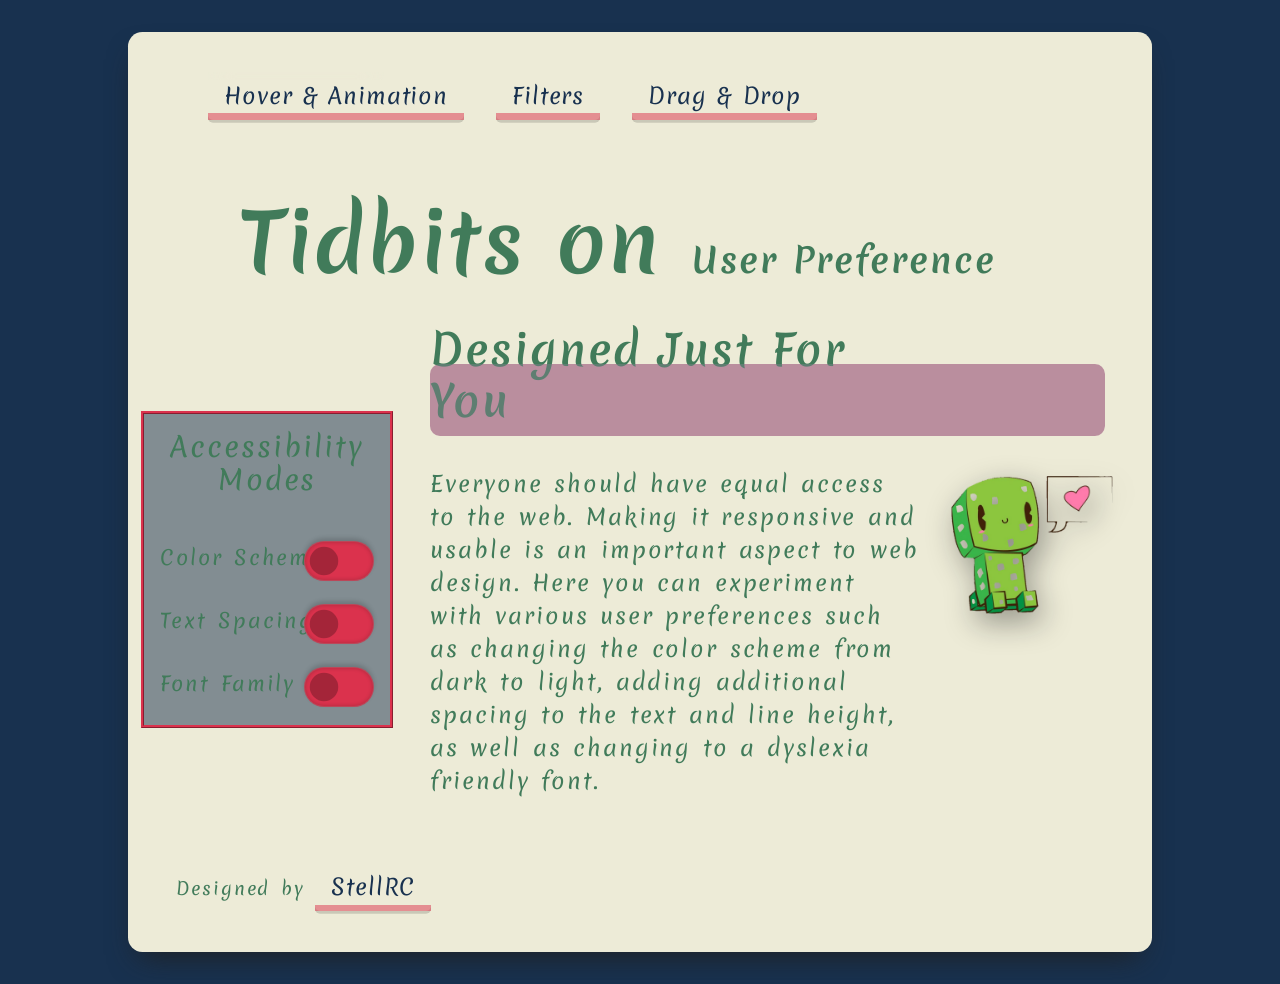
==== index.html @ c3903da2 "initial commit" ====
<!DOCTYPE html>
<html lang="en">
  <head>
    <meta charset="UTF-8" />
    <meta name="viewport" content="width=device-width, initial-scale=1.0" />
    <meta name="color-scheme" content="dark light" />
    <!-- Bootstrap -->
    <link
      href="https://cdn.jsdelivr.net/npm/bootstrap@5.3.5/dist/css/bootstrap.min.css"
      rel="stylesheet"
      integrity="sha384-SgOJa3DmI69IUzQ2PVdRZhwQ+dy64/BUtbMJw1MZ8t5HZApcHrRKUc4W0kG879m7"
      crossorigin="anonymous"
    />
    <script
      src="https://cdn.jsdelivr.net/npm/bootstrap@5.3.5/dist/js/bootstrap.bundle.min.js"
      integrity="sha384-k6d4wzSIapyDyv1kpU366/PK5hCdSbCRGRCMv+eplOQJWyd1fbcAu9OCUj5zNLiq"
      crossorigin="anonymous"
    ></script>
    <!-- Custom Google Font -->
    <link rel="preconnect" href="https://fonts.googleapis.com" />
    <link rel="preconnect" href="https://fonts.gstatic.com" crossorigin />
    <link
      href="https://fonts.googleapis.com/css2?family=Lexend:wght@100..900&family=Merienda:wght@300..900&family=Princess+Sofia&display=swap"
      rel="stylesheet"
    />
    <!-- Personal -->
    <link rel="stylesheet" href="style.css" />
    <script src="accessibility.js" defer></script>
    <title>Accessibility Tidbits || User Preference</title>
  </head>

  <body class="flex">
    <div class="primary-card-wrapper" id="tilt-card">
      <header class="primary-header flex">
        <!-- column reverse -->
        <h1>Tidbits on <br class="break" /><span> User Preference</span></h1>
        <nav class="primary-nav">
          <ul class="nav-list flex">
            <li>
              <a class="link-background" href="hover.html">Hover & Animation</a>
            </li>
            <li>
              <a class="link-background" href="filters.html">Filters</a>
            </li>
            <li>
              <a class="link-background" href="post.html">Drag & Drop</a>
            </li>
          </ul>
        </nav>
      </header>
      <main class="flex">
        <section class="card-content flex">
          <header>
            <h2>Designed Just For You</h2>
            <div class="mask-animation"></div>
          </header>
          <div>
            <p>
              Everyone should have equal access to the web. Making it responsive
              and usable is an important aspect to web design. Here you can
              experiment with various user preferences such as changing the
              color scheme from dark to light, adding additional spacing to the
              text and line height, as well as changing to a dyslexia friendly
              font.
            </p>
          </div>
        </section>
        <aside>
          <h3>Accessibility Modes</h3>
          <nav>
            <ul class="flex accessability-list">
              <li class="form-check form-switch toggle-wrapper flex">
                <label class="form-check-label" for="font">Font Family</label>
                <input
                  class="form-check-input toggle toggle-aria"
                  type="checkbox"
                  role="switch"
                  aria-checked="false"
                  id="font"
                  onclick="font(this.value)"
                />
              </li>
              <li class="form-check form-switch toggle-wrapper flex">
                <label class="form-check-label" for="space">Text Spacing</label>
                <input
                  class="form-check-input toggle toggle-aria"
                  type="checkbox"
                  aria-checked="false"
                  role="switch"
                  id="space"
                  onclick="space(this.value)"
                />
              </li>
              <li class="form-check form-switch toggle-wrapper flex">
                <label class="form-check-label" for="color">Color Scheme</label>
                <input
                  class="form-check-input toggle toggle-aria"
                  type="checkbox"
                  aria-checked="false"
                  role="switch"
                  id="color"
                  onclick="color(this.value)"
                />
              </li>
            </ul>
          </nav>
        </aside>
        <div class="primary-image background-image"></div>
      </main>
      <footer class="primary-footer">
        <small
          >Designed by
          <a href="https://github.com/stellRC" class="link-background"
            >StellRC</a
          ></small
        >
      </footer>
    </div>
  </body>
</html>

<!-- One large Card that can turn -->
---- style.css ----
:root {
  color-scheme: dark light;
  --background-color: rgba(65, 123, 90, 0.5);
  --body-color: rgba(24, 49, 79, 1);
  --text-color: rgba(237, 235, 215, 1);
  --link-color: lab(90.7% -7.16 73.91);
  --border-color: lab(90.7% -7.16 73.91);
  --highlight-color: rgba(24, 49, 79, 1);
  --aside: rgba(24, 49, 79, 0.5);
  /* Colors */
  --background-card: rgba(24, 49, 79, 0.5);
  --green: rgba(65, 123, 90, 1);
  --pink: rgba(219, 50, 77, 1);
  --yellow: lab(90.7% -7.16 73.91);
  --black: rgba(0, 0, 0, 0);
  --blue: rgba(24, 49, 79, 1);
  /* Font Size */
  /* Source: https://utopia.fyi/ 
     I've used this site for a couple of projects and find that their calculations are usually spot on with minimal number of adjustments needed. 
     I considered using bootstrap for responsive text sizes, but I prefer having more control as font size can often get complicated across different view ports*/
  --font-base: clamp(1.25rem, 1.2065rem + 0.2174vw, 1.375rem);
  --font-100: clamp(1.5rem, 1.4239rem + 0.3804vw, 1.7188rem);
  --font-200: clamp(1.8rem, 1.6788rem + 0.606vw, 2.1484rem);
  --font-300: clamp(2.16rem, 1.9772rem + 0.914vw, 2.6855rem);
  --font-400: clamp(2.592rem, 2.3259rem + 1.3303vw, 3.3569rem);
  --font-500: clamp(3.1104rem, 2.7327rem + 1.8883vw, 4.1962rem);
  --font-600: clamp(5.1104rem, 2.7327rem + 1.8883vw, 6.1962rem);

  /* Font Weight */
  --weight-400: 400;
  --weight-500: 500;
  --weight-600: 600;
  --weight-700: 700;
  --weight-800: 800;
  --weight-900: 900;

  --font-family: "Merienda", cursive;
}

/* User Preference Light Mode */
:root.light {
  --text-color: rgba(65, 123, 90, 1);
  --background-color: rgba(237, 235, 215, 1);
  --link-color: rgba(24, 49, 79, 1);
  --border-color: rgba(219, 50, 77, 1);
  --aside: rgb(255, 229, 76, 0.2);
}

/* Both fonts were sourced from google fonts. However, I stumbled across the dyslexia friendly font in this article:  https://reciteme.com/us/news/dyslexia-friendly-fonts/ */
:root.font {
  --font-family: "Lexend", sans-serif;
}

/* RESET */

* {
  padding: 0;
  margin: 0;
}

ul {
  list-style-type: none;
}

a {
  text-decoration: none;
}

img {
  display: block;
  max-width: 100%;
  filter: drop-shadow(0.35rem 0.35rem 0.4rem rgba(0, 0, 0, 0.5));
}

p {
  max-width: 50ch;
  text-wrap: pretty;
}

body {
  overflow-x: hidden;
}

/* TYPE */

body {
  --letter-space: 0.12rem;
  --word-spacing: 0.16rem;
  --line-height: 1.5;

  font-size: 20px;
  font-family: var(--font-family);
  font-optical-sizing: auto;
  font-style: normal;
  font-weight: var(--weight-400);

  letter-spacing: var(--letter-space);
  word-spacing: var(--word-spacing);
  line-height: var(--line-height);
}

h1 {
  font-size: var(--font-600);
  font-weight: var(--weight-700);
}

h1 span {
  font-size: var(--font-200);
  font-weight: var(--weight-700);
}

h2 {
  font-size: var(--font-300);
  font-weight: var(--weight-600);
}

h3 {
  font-size: var(--font-100);
  font-weight: var(--weight-400);
}

p,
a {
  font-size: var(--font-base);
  font-weight: var(--weight-400);
}

button {
  font-size: var(--font-100);
  font-weight: var(--font-500);
}

/* Accessability */

.visually-hidden {
  border-width: 0 !important;
  clip: rect(1px, 1px, 1px, 1px) !important;
  height: 1px !important;
  overflow: hidden !important;
  padding: 0 !important;
  position: absolute !important;
  white-space: nowrap !important;
  width: 1px !important;
}

.dyslexic-mode {
  --d-letter-spacing: 0.35ch;
  --d-word-spacing: 1.225ch;
  --d-line-height: 2;

  font-optical-sizing: auto;
  font-weight: 400;
  font-style: normal;
  letter-spacing: var(--d-letter-spacing);
  word-spacing: var(--d-word-spacing);
  font-variant-ligatures: none;
  line-height: var(--d-line-height);
}

/* Buttons and Links */

.select-button {
  padding: 13px 20px 13px;
  outline: 0;
  border: 1px solid black;
  cursor: pointer;
  position: relative;
  user-select: none;
  -webkit-user-select: none;
  touch-action: manipulation;
}

.select-button::after {
  content: "";
  width: 100%;
  z-index: -1;
  position: absolute;
  height: 100%;
  top: 7px;
  left: 7px;
  transition: 0.2s;
}

.select-button:hover:after {
  top: 0px;
  left: 0px;
}

.link-background {
  -webkit-box-shadow: 0 0.125em 0.5em rgba(0, 0, 0, 0.15);
  box-shadow: 0 0.125em 0 rgba(0, 0, 0, 0.15);
  backdrop-filter: blur(12px);
  -webkit-backdrop-filter: blur(12px);
  background-color: inherit;
  border-radius: 5px;

  letter-spacing: 0.04em;

  color: var(--link-color);
}

.link-background:focus:before,
.link-background:hover:before {
  opacity: 0.3;
}

.link-background::after {
  content: "";
  position: absolute;
  bottom: 0;
  height: 0.3em;
  background-color: var(--pink);
  opacity: 0.5;
  transition: opacity 300ms, transform 300ms, background-color 300ms;
  width: 100%;
  left: 0;
}

.link-background:hover,
.link-background:focus {
  color: var(--link-color);
}

/* .link-background:hover {
  background-color: var(--highlight-color);
} */

.link-background:focus {
  background-color: var(--pink);
}

.link-background:hover::after,
.link-background:focus::after {
  opacity: 1;
  transform: translate3d(0em, 0.1em, 0em);
}

.select-button:focus-visible {
  background-color: var(--pink);
}

.select-button:focus:not(:focus-visible) {
  outline: none;
  box-shadow: 1px 1px 5px rgba(1, 1, 0, 0.7);
  background-color: var(--pink);
}

.toggle {
  border: 0.5px solid rgba(117, 117, 117, 0.31);
  box-shadow: inset 0px 0px 4px 0px rgba(0, 0, 0, 0.2),
    0 -3px 4px rgba(0, 0, 0, 0.15);
  background-color: var(--pink) !important;
  width: 4em !important;
  height: 2em;
}

.toggle:checked {
  background-color: var(--blue) !important;
}

.toggle-wrapper {
  flex-direction: row-reverse;
  justify-content: space-between;
  padding: 0;
}

/* Utility */

.flex {
  display: flex;
}

.grid {
  display: grid;
}

.col-center {
  flex-direction: column-reverse;
  align-items: center;
}

.background-image {
  background-position: center;
  background-size: contain;
  background-repeat: no-repeat;
}

/* Site-Wide */

/* Dark appearance*/
body {
  background-color: var(--body-color);
  color: var(--text-color);
  min-height: 100svh;
}

.primary-footer {
  margin: 2rem;
}

body:has(.primary-card-wrapper) {
  justify-content: center;
  align-items: center;
}

.primary-card-wrapper {
  width: 80vw;

  margin-block: 2rem;

  padding: 1rem;

  overflow: hidden;
  position: relative;
  transition: all 300ms;

  box-shadow: -1px 15px 30px -12px rgb(32, 32, 32);
  border-radius: 0.9rem;
  background-color: var(--background-color);
  backdrop-filter: blur(10px);
}

.primary-card-wrapper:hover {
  box-shadow: 0 16px 32px rgba(0, 0, 0, 0.2);
}

.primary-header {
  --header-gap: 2rem;
  flex-direction: column-reverse;
  align-items: flex-start;
  justify-content: space-evenly;
  gap: var(--header-gap);
  /* padding-top: 2rem; */
  min-height: 100vh;
  margin-inline: 2rem;
}

.card-content h2 {
  /* color: var(--yellow); */
  color: var(--text-color);
}

.primary-image {
  background-image: url("creeper-letter.png");
  width: 30%;
  min-height: 60vh;
  order: 3;
  flex-grow: 5;

  transform: translate(0, -1.5rem);
  transition: transform 500ms ease-in-out;
  filter: drop-shadow(5px 10px 15px rgba(8, 9, 13, 0.4));
}

.primary-image:hover {
  transform: rotate(-20deg) scale(1.05);
}

.primary-card-wrapper main {
  --card-gap: 0.5rem;
  justify-content: space-evenly;
  align-items: center;

  gap: var(--card-gap);
}

.card-content {
  --content-gap: 2rem;
  gap: var(--content-gap);
  flex-direction: column;
  align-content: space-between;
  order: 2;
}

.primary-card-wrapper aside {
  order: 1;

  margin-right: 2rem;
  outline: 3px ridge var(--border-color);
  text-align: center;
  padding: 1rem;
  width: fit-content;
  z-index: 2000;
  background-color: var(--aside);
}

.primary-nav .nav-list {
  --nav-gap: 2rem;
  flex-direction: column;

  gap: var(--nav-gap);
  padding: 0 !important;
}

.accessability-list {
  --label-gap: 1rem;
  flex-direction: column-reverse;
  margin: 0;
  justify-content: flex-start;
  gap: var(--label-gap);
  padding: 0;
  padding-top: 2rem;
}

/* Hover & Animation */

.grid-wrapper {
  --card-width: 40vw;
  grid-template-columns: repeat(auto-fit, minmax(500px, 1fr));

  gap: var(--grid-gap), 2rem;
  padding: 0 !important;
}

.grid-card {
  border-radius: 1.5rem;
  height: fit-content;

  aspect-ratio: 16 / 16;
  box-shadow: 50px 50px 30px rgba(0, 0, 0, 0.3);
  transform: rotateX(2deg);

  transition: all 1s ease-in-out;

  flex-direction: column-reverse;
  justify-content: center;
  padding: 1rem;
  border: 2px ridge var(--yellow);
  background-color: black;
}

.grid-card-image {
  width: 100%;
  height: 100%;

  top: 0;
}

.pixel-rain {
  background-size: cover;
  background-image: url("https://media1.giphy.com/media/v1.Y2lkPTc5MGI3NjExcjA3NjNucnB0bDQzcXJyYmM5Zmpvam8wNW4wMGJyY3hvZjM5bGlpNiZlcD12MV9pbnRlcm5hbF9naWZfYnlfaWQmY3Q9Zw/lSzQjkthGS1gc/giphy.gif");
}

.still-rain {
  position: relative;
  background-size: cover;
  background-image: url("https://img.freepik.com/premium-photo/fox-sits-rock-umbrella-rain_783884-35330.jpg");
}

.still-rain::before {
  opacity: 0.5;
  content: "";
  position: absolute;
  top: 0;
  left: 0;
  width: 100%;
  height: 100%;
  background-size: cover;
  background-image: url("https://media.geeksforgeeks.org/wp-content/uploads/20200828184719/rain-300x300.png");
}

.still-rain:hover {
  background-image: none;
}

.card-wrapper {
  display: grid;
  place-content: center;
  inset: 0;
  transform-style: preserve-3d;
  perspective: 800px;
  padding: 2rem;
}

.grid-card:hover {
  transform: rotateX(-10deg);
}

.card-wrapper:has(.grid-card:hover) {
  z-index: 10;
}

.face-content {
  height: 0;
  opacity: 0;
  padding: 2rem;
  width: 100%;

  background-color: var(--blue);
  border-radius: 15px;
}

path {
  stroke: var(--pink);
}

.hover-content .grid-card:hover .face-content {
  height: fit-content;
  opacity: 1;
}
.hover-content .grid-card:hover .grid-card-image,
.show-content .grid-card-image {
  display: none;
}

.face-content-click {
  background-color: var(--blue);
  height: fit-content;
  opacity: 1;
}

.description-text-content {
  padding-inline: 2rem;
}
input[type="number"] {
  width: 80px;
  background-color: var(--green);
  color: var(--text-color);
  font-size: var(--font-200);
  margin: 1rem;
}

::placeholder {
  color: var(--yellow);
  opacity: 1;
}

.counter-wrapper {
  align-items: center;
  justify-content: flex-start;
  gap: 1rem;
}

.description-text-content h2 {
  padding-block: 0.5rem;
  padding-bottom: 1rem;
  text-align: center;
}

/* Filters */

.filter-list {
  display: flex;
  flex-direction: row;
}

.filter-card {
  width: 5vw;
  height: 60vh;
  object-fit: cover;
  border-radius: 40px;
  margin-right: 10px;
  cursor: pointer;

  transition: width 0.5s ease-in-out;
}

.filter-card:hover {
  transform: translateY(-10px);
}

.filter-container {
  padding-top: 4rem;
  width: 80vw;
  flex-direction: row-reverse;
  justify-content: space-between;
  align-items: center;
}

#grayscale-example {
  filter: grayscale(1);
}

#invert-example {
  filter: invert(var(--value, 100%));
}

#contrast-example {
  filter: contrast(var(--value, 5));
  --value: 4;
}

#blur-example {
  filter: blur(var(--value, 1rem));
  --value: 4px;
}

.filter-adjust-list {
  padding: 2rem;
  grid-template-columns: repeat(auto-fill, minmax(250px, 1fr));

  gap: 20px;
}

.filter-card-wrapper {
  background-color: var(--yellow);
  color: var(--blue);
  font-weight: bold;
  padding: 1rem;
}

.filter-card-wrapper figcaption {
  display: flex;
  flex-direction: column;
  padding: 2rem;
  gap: 1rem;
}

/* Drag & Drop  */

.note-container {
  background-size: 4em 4em;

  overflow: hidden;
  color: var(--blue);
}

.note-card {
  width: 15rem;
  height: 10rem;
  background-color: var(--pink);
  overflow: auto;
  border-radius: 5px;
  cursor: pointer;
  position: fixed;
  /* user-select: none; */
  text-align: center;
  resize: both;
  right: 3rem;
  top: 5rem;

  border-top: 1rem ridge var(--green);
}

.note-card p {
  user-select: none;
}

.note-yellow {
  background-color: var(--yellow);
}

.pushpin {
  width: 20%;
  margin: 0 auto;
  user-select: none;
}

.note-input {
  background-color: inherit;
  width: 100%;
  height: 100%;
  border: none;
  padding: 1rem 0;
}

/* Trigger animation only if no preference on motion stated */
@media (prefers-reduced-motion: no-preference) {
  html {
    interpolate-size: allow-keywords;
  }

  .mask-animation {
    animation: maskMove 5s ease-out reverse;
  }
}

/* User prefers light appearance */
@media (prefers-color-scheme: light) {
  :root {
    --text-color: rgba(65, 123, 90, 1);
    --background-color: rgba(237, 235, 215, 1);
    --link-color: rgba(24, 49, 79, 1);
    --border-color: rgba(219, 50, 77, 1);
  }
}

@media screen and (max-width: 60em) {
  .primary-card-wrapper {
    margin-block: 2rem;
  }

  .primary-header h1 {
    margin-left: 0;
  }

  .primary-card-wrapper main {
    --card-gap: 2rem;
    flex-direction: column;
  }

  .primary-card-wrapper aside {
    order: 2;
    margin-right: 0;
  }

  .card-content {
    order: 1;
  }

  .primary-image {
    order: 3;
    min-height: 30vh;
    width: 100%;
  }

  .toggle-wrapper {
    flex-direction: column;

    justify-content: space-between;
    align-items: center;
    gap: 2rem;
  }

  .toggle {
    width: 5em !important;
  }
}

@media screen and (min-width: 40em) {
  .primary-card-wrapper aside {
    width: 100%;
  }

  .toggle-wrapper {
    flex-direction: row;
    justify-content: space-evenly;

    align-items: center;
    gap: 2rem;
  }

  .link-background {
    padding: 0.5rem 1rem;
  }

  /* Animation for home page */
  .mask-animation {
    width: 8vmin;
    height: 75vmin;
    background-color: var(--text-color);
    transform: rotateZ(-90deg);
    transform-origin: left top;
    position: absolute;
    border-radius: 10px;
    opacity: 0.9;

    mix-blend-mode: exclusion;
  }

  @keyframes maskMove {
    0% {
      height: 65vmin;
    }
    100% {
      height: 0;
    }
  }

  .primary-header h1 {
    padding-bottom: 2rem;
  }

  .primary-header {
    --header-gap: 2rem;
    flex-direction: column-reverse;
    align-items: flex-start;
    justify-content: flex-end;
    gap: var(--header-gap);
    padding-top: 2rem;
    min-height: fit-content;
    padding-left: 2rem;
  }

  .filter-card:hover {
    width: 25vw;
  }

  .description-text-content {
    padding: 4rem;
  }

  .description-text-content h2 {
    padding-block: 1rem;
    text-align: start;
  }

  .counter-wrapper {
    padding: 2rem;
  }
}

/* 1250px */
@media screen and (min-width: 60em) and (max-width: 100em) {
  .primary-card-wrapper aside {
    width: 45vw;
  }

  header .primary-image {
    position: absolute;
    top: 35vh;
    right: 0;
    min-height: 20vh;
  }

  .primary-card-wrapper aside {
    width: 40vw;
  }

  .toggle-wrapper {
    justify-content: space-between;
  }

  .toggle {
    width: 3.5em !important;
  }

  /* .grid-card {
    aspect-ratio: 9 / 16;
  } */
  .primary-nav .nav-list {
    flex-direction: row;
  }
  .filter-container {
    width: 60vw;
  }
  .hover-toggle label {
    padding-inline: 4rem;
  }
  .hover-toggle {
    justify-content: flex-start;
  }
}

@media screen and (min-width: 80em) {
  .primary-card-wrapper main {
    min-height: 60vh;
  }

  .primary-card-wrapper aside {
    width: fit-content;
    height: 100%;
  }

  .toggle-wrapper {
    justify-content: space-between;
  }

  /* .grid-card {
    aspect-ratio: 16 / 16;
  } */

  .primary-header h1 {
    padding-top: 2rem;

    padding-bottom: 0;
  }
  .primary-nav .nav-list {
    flex-direction: row;
  }

  br {
    display: none;
  }

  .primary-header h1 {
    margin-left: 2rem;
  }
  .filter-container {
    width: 60vw;
  }

  .header-image {
    position: fixed;
    bottom: 0;
    right: 0;
  }
  .note-card {
    right: 30rem;
    bottom: 5rem;
  }
  .hover-toggle label {
    padding-inline: 4rem;
  }
  .hover-toggle {
    justify-content: flex-start;
  }
}

@media screen and (min-width: 100em) {
  .primary-image:hover {
    transform: translate(-1.5rem, -7rem) rotate(-20deg) scale(1.2);
  }
}
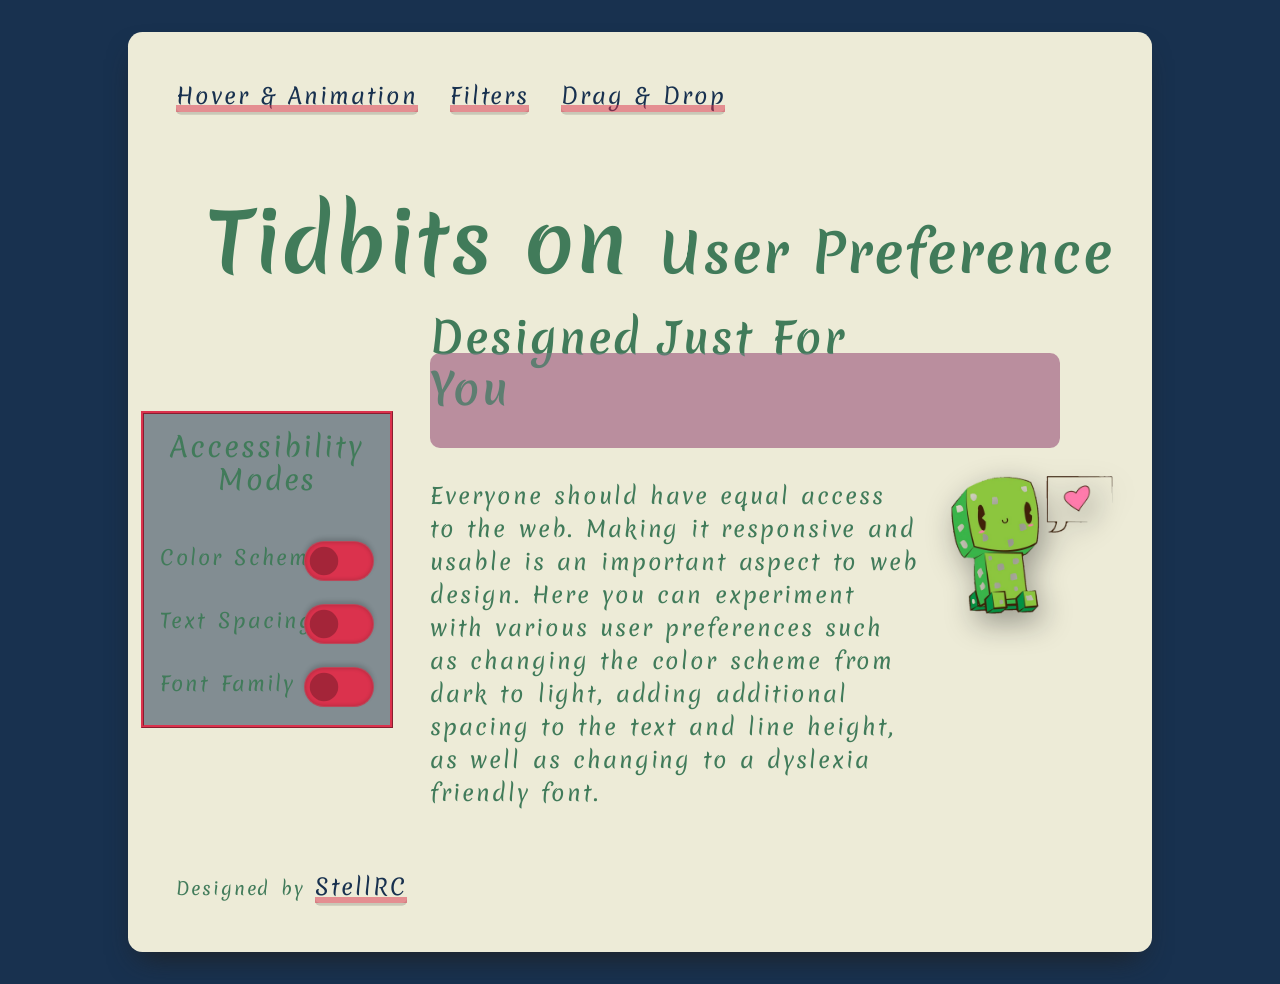
==== commit e1689375: "organize and revise text errors etc." ====
--- a/index.html
+++ b/index.html
@@ -24,9 +24,9 @@
       rel="stylesheet"
     />
     <!-- Personal -->
-    <link rel="stylesheet" href="style.css" />
-    <script src="accessibility.js" defer></script>
-    <title>Accessibility Tidbits || User Preference</title>
+    <link rel="stylesheet" href="styles/styles.css" />
+    <script src="scripts/accessibility.js" defer></script>
+    <title>Accessibility Tidbits | User Preference</title>
   </head>
 
   <body class="flex">
@@ -105,7 +105,12 @@
             </ul>
           </nav>
         </aside>
-        <div class="primary-image background-image"></div>
+        <div
+          class="primary-image background-image"
+          role="img"
+          aria-label="Hoverable image of a Minecraft Creeper with a love note"
+          title="Creeper with a helpful tidbit"
+        ></div>
       </main>
       <footer class="primary-footer">
         <small
--- a/styles/styles.css
+++ b/styles/styles.css
@@ -0,0 +1,918 @@
+:root {
+  color-scheme: dark light;
+  --background-color: rgba(65, 123, 90, 0.5);
+  --body-color: rgba(24, 49, 79, 1);
+  --text-color: rgba(237, 235, 215, 1);
+  --link-color: lab(90.7% -7.16 73.91);
+  --border-color: lab(90.7% -7.16 73.91);
+  --highlight-color: rgba(24, 49, 79, 1);
+  --aside: rgba(24, 49, 79, 0.5);
+  /* Colors */
+  --background-card: rgba(24, 49, 79, 0.5);
+  --green: rgba(65, 123, 90, 1);
+  --pink: rgba(219, 50, 77, 1);
+  --yellow: lab(90.7% -7.16 73.91);
+  --black: rgba(0, 0, 0, 0);
+  --blue: rgba(24, 49, 79, 1);
+  /* Font Size */
+  /* Source: https://utopia.fyi/ 
+     I've used this site for a couple of projects and find that their calculations are usually spot on with minimal number of adjustments needed. 
+     I considered using bootstrap for responsive text sizes, but I prefer having more control as font size can often get complicated across different view ports*/
+  --font-base: clamp(1.25rem, 1.2065rem + 0.2174vw, 1.375rem);
+  --font-100: clamp(1.5rem, 1.4239rem + 0.3804vw, 1.7188rem);
+  --font-200: clamp(1.8rem, 1.6788rem + 0.606vw, 2.1484rem);
+  --font-300: clamp(2.16rem, 1.9772rem + 0.914vw, 2.6855rem);
+  --font-400: clamp(2.592rem, 2.3259rem + 1.3303vw, 3.3569rem);
+  --font-500: clamp(3.1104rem, 2.7327rem + 1.8883vw, 4.1962rem);
+  --font-600: clamp(5.1104rem, 2.7327rem + 1.8883vw, 6.1962rem);
+
+  /* Font Weight */
+  --weight-400: 400;
+  --weight-500: 500;
+  --weight-600: 600;
+  --weight-700: 700;
+  --weight-800: 800;
+  --weight-900: 900;
+
+  --font-family: "Merienda", cursive;
+}
+
+/* User Preference Light Mode */
+:root.light {
+  --text-color: rgba(65, 123, 90, 1);
+  --background-color: rgba(237, 235, 215, 1);
+  --link-color: rgba(24, 49, 79, 1);
+  --border-color: rgba(219, 50, 77, 1);
+  --aside: rgb(255, 229, 76, 0.2);
+}
+
+/* Both fonts were sourced from google fonts. However, I stumbled across the dyslexia friendly font in this article:  https://reciteme.com/us/news/dyslexia-friendly-fonts/ */
+:root.font {
+  --font-family: "Lexend", sans-serif;
+}
+
+/* RESET */
+
+* {
+  padding: 0;
+  margin: 0;
+}
+
+ul {
+  list-style-type: none;
+}
+
+a {
+  text-decoration: none;
+}
+
+img {
+  display: block;
+  max-width: 100%;
+  filter: drop-shadow(0.35rem 0.35rem 0.4rem rgba(0, 0, 0, 0.5));
+}
+
+p {
+  max-width: 50ch;
+  text-wrap: pretty;
+}
+
+body {
+  overflow-x: hidden;
+}
+
+/* TYPE */
+
+body {
+  --letter-space: 0.12rem;
+  --word-spacing: 0.16rem;
+  --line-height: 1.5;
+
+  font-size: 20px;
+  font-family: var(--font-family);
+  font-optical-sizing: auto;
+  font-style: normal;
+  font-weight: var(--weight-400);
+
+  letter-spacing: var(--letter-space);
+  word-spacing: var(--word-spacing);
+  line-height: var(--line-height);
+}
+
+h1 {
+  font-size: var(--font-600);
+  font-weight: var(--weight-700);
+}
+
+h1 span {
+  font-size: var(--font-400);
+  font-weight: var(--weight-700);
+}
+
+h2 {
+  font-size: var(--font-300);
+  font-weight: var(--weight-600);
+
+  margin-bottom: 2rem;
+}
+
+h3 {
+  font-size: var(--font-100);
+  font-weight: var(--weight-400);
+}
+
+p,
+a {
+  font-size: var(--font-base);
+  font-weight: var(--weight-400);
+}
+
+button {
+  font-size: var(--font-100);
+  font-weight: var(--font-500);
+}
+
+/* Accessability */
+
+.visually-hidden {
+  border-width: 0 !important;
+  clip: rect(1px, 1px, 1px, 1px) !important;
+  height: 1px !important;
+  overflow: hidden !important;
+  padding: 0 !important;
+  position: absolute !important;
+  white-space: nowrap !important;
+  width: 1px !important;
+}
+
+.dyslexic-mode {
+  --d-letter-spacing: 0.35ch;
+  --d-word-spacing: 1.225ch;
+  --d-line-height: 2;
+
+  font-optical-sizing: auto;
+  font-weight: 400;
+  font-style: normal;
+  letter-spacing: var(--d-letter-spacing);
+  word-spacing: var(--d-word-spacing);
+  font-variant-ligatures: none;
+  line-height: var(--d-line-height);
+}
+
+/* Buttons and Links */
+
+.select-button {
+  padding: 13px 20px 13px;
+  outline: 0;
+  border: 1px solid black;
+  cursor: pointer;
+  position: relative;
+  user-select: none;
+  -webkit-user-select: none;
+  touch-action: manipulation;
+}
+
+.select-button::after {
+  content: "";
+  width: 100%;
+  z-index: -1;
+  position: absolute;
+  height: 100%;
+  top: 7px;
+  left: 7px;
+  transition: 0.2s;
+}
+
+.select-button:hover:after {
+  top: 0px;
+  left: 0px;
+}
+
+.link-background {
+  -webkit-box-shadow: 0 0.125em 0.5em rgba(0, 0, 0, 0.15);
+  box-shadow: 0 0.125em 0 rgba(0, 0, 0, 0.15);
+  backdrop-filter: blur(12px);
+  -webkit-backdrop-filter: blur(12px);
+  background-color: inherit;
+  border-radius: 5px;
+
+  color: var(--link-color);
+}
+
+.link-background:focus:before,
+.link-background:hover:before {
+  opacity: 0.3;
+}
+
+.link-background::after {
+  content: "";
+  position: absolute;
+  bottom: 0;
+  height: 0.3em;
+  background-color: var(--pink);
+  opacity: 0.5;
+  transition: opacity 300ms, transform 300ms, background-color 300ms;
+  width: 100%;
+  left: 0;
+}
+
+.link-background:hover,
+.link-background:focus {
+  color: var(--link-color);
+}
+
+/* .link-background:hover {
+  background-color: var(--highlight-color);
+} */
+
+.link-background:focus {
+  background-color: var(--pink);
+}
+
+.link-background:hover::after,
+.link-background:focus::after {
+  opacity: 1;
+  transform: translate3d(0em, 0.1em, 0em);
+}
+
+.select-button:focus-visible {
+  background-color: var(--pink);
+}
+
+.select-button:focus:not(:focus-visible) {
+  outline: none;
+  box-shadow: 1px 1px 5px rgba(1, 1, 0, 0.7);
+  background-color: var(--pink);
+}
+
+.toggle {
+  border: 0.5px solid rgba(117, 117, 117, 0.31);
+  box-shadow: inset 0px 0px 4px 0px rgba(0, 0, 0, 0.2),
+    0 -3px 4px rgba(0, 0, 0, 0.15);
+  background-color: var(--pink) !important;
+  width: 4em !important;
+  height: 2em;
+}
+
+.toggle:checked {
+  background-color: var(--blue) !important;
+}
+
+.toggle-wrapper {
+  flex-direction: row-reverse;
+  justify-content: space-between;
+  padding: 0;
+}
+
+/* Utility */
+
+.flex {
+  display: flex;
+}
+
+.grid {
+  display: grid;
+}
+
+.col-center {
+  flex-direction: column-reverse;
+  align-items: center;
+}
+
+.background-image {
+  background-position: center;
+  background-size: contain;
+  background-repeat: no-repeat;
+}
+
+/* Site-Wide */
+
+/* Dark appearance*/
+body {
+  background-color: var(--body-color);
+  color: var(--text-color);
+  min-height: 100svh;
+}
+
+.primary-footer {
+  margin: 2rem;
+}
+
+body:has(.primary-card-wrapper) {
+  justify-content: center;
+  align-items: center;
+}
+
+.primary-card-wrapper {
+  width: 80vw;
+
+  margin-block: 2rem;
+
+  padding: 1rem;
+
+  overflow: hidden;
+  position: relative;
+  transition: all 300ms;
+
+  box-shadow: -1px 15px 30px -12px rgb(32, 32, 32);
+  border-radius: 0.9rem;
+  background-color: var(--background-color);
+  backdrop-filter: blur(10px);
+}
+
+.primary-card-wrapper:hover {
+  box-shadow: 0 16px 32px rgba(0, 0, 0, 0.2);
+}
+
+.primary-header {
+  --header-gap: 2rem;
+  flex-direction: column-reverse;
+  align-items: flex-start;
+  justify-content: space-evenly;
+  gap: var(--header-gap);
+  /* padding-top: 2rem; */
+  min-height: 100vh;
+  /* margin-inline: 2rem; */
+}
+
+.card-content h2 {
+  /* color: var(--yellow); */
+  color: var(--text-color);
+}
+
+.primary-image {
+  background-image: url("/img/creeper-letter.png");
+  width: 30%;
+  min-height: 60vh;
+  order: 3;
+  flex-grow: 5;
+
+  transform: translate(0, -1.5rem);
+  transition: transform 500ms ease-in-out;
+  filter: drop-shadow(5px 10px 15px rgba(8, 9, 13, 0.4));
+}
+
+.primary-image:hover {
+  transform: rotate(-20deg) scale(1.05);
+}
+
+.primary-card-wrapper main {
+  --card-gap: 0.5rem;
+  justify-content: space-evenly;
+  align-items: center;
+
+  gap: var(--card-gap);
+}
+
+.card-content {
+  --content-gap: 2rem;
+  gap: var(--content-gap);
+  flex-direction: column;
+  align-content: space-between;
+  order: 2;
+}
+
+.primary-card-wrapper aside {
+  order: 1;
+
+  margin-right: 2rem;
+  outline: 3px ridge var(--border-color);
+  text-align: center;
+  padding: 1rem;
+  width: fit-content;
+  z-index: 2000;
+  background-color: var(--aside);
+}
+
+.primary-nav .nav-list {
+  --nav-gap: 2rem;
+  flex-direction: column;
+
+  gap: var(--nav-gap);
+  padding: 0 !important;
+}
+
+.accessability-list {
+  --label-gap: 1rem;
+  flex-direction: column-reverse;
+  margin: 0;
+  justify-content: flex-start;
+  gap: var(--label-gap);
+  padding: 0;
+  padding-top: 2rem;
+}
+
+/* Hover & Animation */
+
+.grid-wrapper {
+  --card-width: 40vw;
+  grid-template-columns: repeat(auto-fit, minmax(500px, 1fr));
+
+  gap: var(--grid-gap), 2rem;
+  padding: 0 !important;
+}
+
+.grid-card {
+  border-radius: 1.5rem;
+  height: fit-content;
+
+  aspect-ratio: 16 / 16;
+  box-shadow: 50px 50px 30px rgba(0, 0, 0, 0.3);
+  transform: rotateX(2deg);
+
+  transition: all 1s ease-in-out;
+
+  flex-direction: column-reverse;
+  justify-content: center;
+  padding: 1rem;
+  border: 2px ridge var(--yellow);
+  background-color: black;
+}
+
+.grid-card-image {
+  width: 100%;
+  height: 100%;
+
+  top: 0;
+}
+
+.pixel-rain {
+  background-size: cover;
+  background-image: url("https://media1.giphy.com/media/v1.Y2lkPTc5MGI3NjExcjA3NjNucnB0bDQzcXJyYmM5Zmpvam8wNW4wMGJyY3hvZjM5bGlpNiZlcD12MV9pbnRlcm5hbF9naWZfYnlfaWQmY3Q9Zw/lSzQjkthGS1gc/giphy.gif");
+}
+
+.still-rain {
+  position: relative;
+  background-size: cover;
+  background-image: url("https://img.freepik.com/premium-photo/fox-sits-rock-umbrella-rain_783884-35330.jpg");
+}
+
+.still-rain::before {
+  opacity: 0.5;
+  content: "";
+  position: absolute;
+  top: 0;
+  left: 0;
+  width: 100%;
+  height: 100%;
+  background-size: cover;
+  background-image: url("https://media.geeksforgeeks.org/wp-content/uploads/20200828184719/rain-300x300.png");
+}
+
+.still-rain:hover {
+  background-image: none;
+}
+
+.card-wrapper {
+  display: grid;
+  place-content: center;
+  inset: 0;
+  transform-style: preserve-3d;
+  perspective: 800px;
+  padding: 2rem;
+}
+
+.grid-card:hover {
+  transform: rotateX(-10deg);
+}
+
+.card-wrapper:has(.grid-card:hover) {
+  z-index: 10;
+}
+
+.face-content {
+  height: 0;
+  opacity: 0;
+  padding: 2rem;
+  width: 100%;
+
+  background-color: var(--blue);
+  border-radius: 15px;
+}
+
+path {
+  stroke: var(--pink);
+}
+
+.hover-content .grid-card:hover .face-content {
+  height: fit-content;
+  opacity: 1;
+}
+.hover-content .grid-card:hover .grid-card-image,
+.show-content .grid-card-image {
+  display: none;
+}
+
+.face-content-click {
+  background-color: var(--blue);
+  height: fit-content;
+  opacity: 1;
+}
+
+.description-text-content {
+  padding-inline: 2rem;
+}
+input[type="number"] {
+  width: 80px;
+  background-color: var(--green);
+  color: var(--text-color);
+  font-size: var(--font-200);
+  margin: 1rem;
+}
+
+/* Always show arrows */
+input[type="number"]::-webkit-inner-spin-button,
+input[type="number"]::-webkit-outer-spin-button {
+  opacity: 1;
+}
+
+::placeholder {
+  color: var(--yellow);
+  opacity: 1;
+}
+
+.counter-wrapper {
+  align-items: center;
+  justify-content: flex-start;
+  gap: 1rem;
+}
+
+.description-text-content h2 {
+  padding-block: 0.5rem;
+  padding-bottom: 1rem;
+  text-align: center;
+}
+
+/* Filters */
+
+.filter-list {
+  display: flex;
+  flex-direction: row;
+}
+
+.filter-card {
+  width: 5vw;
+  height: 60vh;
+  object-fit: cover;
+  border-radius: 40px;
+  margin-right: 10px;
+  cursor: pointer;
+
+  transition: width 0.5s ease-in-out;
+}
+
+.filter-card:hover {
+  transform: translateY(-10px);
+}
+
+.filter-container {
+  padding-top: 4rem;
+  width: 80vw;
+  flex-direction: row-reverse;
+  justify-content: space-between;
+  align-items: center;
+  gap: 2rem;
+}
+
+hgroup {
+  padding-inline: 2rem;
+}
+
+#grayscale-example {
+  filter: grayscale(1);
+}
+
+#invert-example {
+  filter: invert(var(--value, 100%));
+}
+
+#contrast-example {
+  filter: contrast(var(--value, 5));
+  --value: 4;
+}
+
+#blur-example {
+  filter: blur(var(--value, 1rem));
+  --value: 4px;
+}
+
+.filter-adjust-list {
+  padding: 2rem;
+  grid-template-columns: repeat(auto-fill, minmax(250px, 1fr));
+
+  gap: 20px;
+}
+
+.filter-card-wrapper {
+  background-color: var(--yellow);
+  color: var(--blue);
+  font-weight: bold;
+  padding: 1rem;
+}
+
+.filter-card-wrapper figcaption {
+  display: flex;
+  flex-direction: column;
+  padding: 2rem;
+  gap: 1rem;
+}
+
+/* Drag & Drop  */
+
+.note-container {
+  background-size: 4em 4em;
+
+  overflow: hidden;
+  color: var(--blue);
+}
+
+.note-card {
+  width: 15rem;
+  height: 10rem;
+  background-color: var(--yellow);
+  overflow: auto;
+  border-radius: 5px;
+  cursor: pointer;
+  position: fixed;
+  /* user-select: none; */
+  text-align: center;
+
+  resize: both;
+  max-width: 20rem;
+  max-height: 15rem;
+
+  right: 3rem;
+  top: 5rem;
+  color: var(--blue);
+  font-weight: var(--weight-700);
+  border-top: 1rem ridge var(--green);
+}
+
+.note-card span {
+  user-select: none;
+}
+
+.note-yellow {
+  background-color: var(--yellow);
+}
+
+.pushpin {
+  width: 20%;
+  margin: 0 auto;
+  user-select: none;
+}
+
+.note-input {
+  background-color: inherit;
+  width: 100%;
+  height: 100%;
+  border: none;
+  padding: 1rem 0;
+}
+
+/* Trigger animation only if no preference on motion stated */
+@media (prefers-reduced-motion: no-preference) {
+  html {
+    interpolate-size: allow-keywords;
+  }
+
+  .mask-animation {
+    animation: maskMove 5s ease-out reverse;
+  }
+}
+
+/* User prefers light appearance */
+@media (prefers-color-scheme: light) {
+  :root {
+    --text-color: rgba(65, 123, 90, 1);
+    --background-color: rgba(237, 235, 215, 1);
+    --link-color: rgba(24, 49, 79, 1);
+    --border-color: rgba(219, 50, 77, 1);
+  }
+}
+
+/* Note card remains unmovable in mobile */
+@media screen and (max-width: 35em) {
+  .note-card {
+    position: static;
+    margin: 2rem;
+  }
+
+  [data-alt] > span {
+    display: none;
+  }
+
+  [data-alt]::before {
+    content: attr(data-alt);
+  }
+}
+
+@media screen and (max-width: 60em) {
+  .primary-card-wrapper {
+    margin-block: 2rem;
+  }
+
+  .primary-header h1 {
+    margin-left: 0;
+  }
+
+  .primary-card-wrapper main {
+    --card-gap: 2rem;
+    flex-direction: column;
+  }
+
+  .primary-card-wrapper aside {
+    order: 2;
+    margin-right: 0;
+  }
+
+  .card-content {
+    order: 1;
+  }
+
+  .primary-image {
+    order: 3;
+    min-height: 30vh;
+    width: 100%;
+  }
+
+  .toggle-wrapper {
+    flex-direction: column;
+
+    justify-content: space-between;
+    align-items: center;
+    gap: 2rem;
+  }
+
+  .toggle {
+    width: 5em !important;
+  }
+}
+
+@media screen and (min-width: 40em) {
+  .primary-card-wrapper aside {
+    width: 100%;
+  }
+  #note-text {
+    background-color: var(--pink);
+  }
+
+  .toggle-wrapper {
+    flex-direction: row;
+    justify-content: space-evenly;
+
+    align-items: center;
+    gap: 2rem;
+  }
+
+  /* Animation for home page */
+  .mask-animation {
+    width: 12vmin;
+    height: 70vmin;
+    background-color: var(--text-color);
+    transform: rotateZ(-90deg);
+    transform-origin: left top;
+    position: absolute;
+    border-radius: 10px;
+    opacity: 0.9;
+
+    mix-blend-mode: exclusion;
+  }
+
+  @keyframes maskMove {
+    0% {
+      height: 65vmin;
+    }
+    100% {
+      height: 0;
+    }
+  }
+
+  .primary-header h1 {
+    padding-bottom: 2rem;
+  }
+
+  .primary-header {
+    --header-gap: 2rem;
+    flex-direction: column-reverse;
+    align-items: flex-start;
+    justify-content: flex-end;
+    gap: var(--header-gap);
+    padding-top: 2rem;
+    min-height: fit-content;
+    padding-left: 2rem;
+  }
+
+  .filter-card:hover {
+    width: 25vw;
+  }
+
+  .description-text-content {
+    padding: 4rem;
+  }
+
+  .description-text-content h2 {
+    padding-block: 1rem;
+    text-align: start;
+  }
+
+  .counter-wrapper {
+    padding: 2rem;
+  }
+}
+
+/* 1250px */
+@media screen and (min-width: 60em) and (max-width: 100em) {
+  .primary-card-wrapper aside {
+    width: 45vw;
+  }
+
+  header .primary-image {
+    position: absolute;
+    top: 35vh;
+    right: 0;
+    min-height: 20vh;
+  }
+
+  .primary-card-wrapper aside {
+    width: 40vw;
+  }
+
+  .toggle-wrapper {
+    justify-content: space-between;
+  }
+
+  .toggle {
+    width: 3.5em !important;
+  }
+
+  .mask-animation {
+    width: 10.5vmin;
+  }
+
+  .primary-nav .nav-list {
+    flex-direction: row;
+  }
+
+  .hover-toggle label {
+    padding-inline: 4rem;
+  }
+  .hover-toggle {
+    justify-content: flex-start;
+  }
+}
+
+@media screen and (min-width: 80em) {
+  .primary-card-wrapper main {
+    min-height: 60vh;
+  }
+
+  .primary-card-wrapper aside {
+    width: fit-content;
+    height: 100%;
+  }
+
+  .toggle-wrapper {
+    justify-content: space-between;
+  }
+
+  .primary-header h1 {
+    padding-top: 2rem;
+
+    padding-bottom: 0;
+  }
+  .primary-nav .nav-list {
+    flex-direction: row;
+  }
+
+  br {
+    display: none;
+  }
+
+  .primary-header h1 {
+    margin-left: 2rem;
+  }
+
+  .header-image {
+    position: fixed;
+    top: 0;
+    right: 0;
+    width: 20%;
+  }
+  .note-card {
+    right: 30rem;
+    bottom: 5rem;
+  }
+  .hover-toggle label {
+    padding-inline: 4rem;
+  }
+  .hover-toggle {
+    justify-content: flex-start;
+  }
+}
+
+@media screen and (min-width: 100em) {
+  .primary-image:hover {
+    transform: translate(-1.5rem, -7rem) rotate(-20deg) scale(1.2);
+  }
+}
